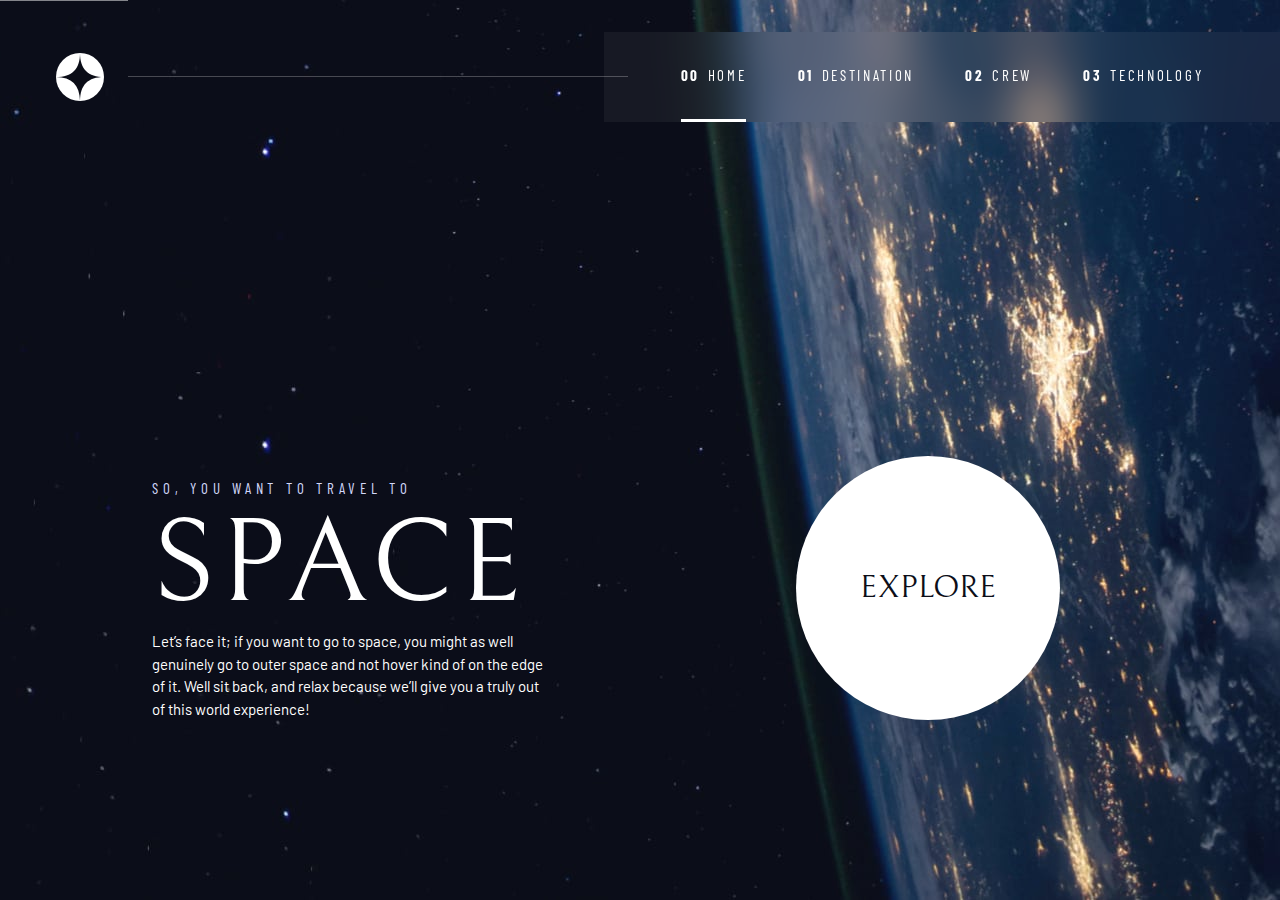
==== starter-code/index.html @ 1f712583 "initial commit" ====
<!DOCTYPE html>
<html lang="en">
<head>
  <meta charset="UTF-8">
  <meta name="viewport" content="width=device-width, initial-scale=1.0">

  <link rel="icon" type="image/png" sizes="32x32" href="./assets/favicon-32x32.png">
  <!-- Google fonts -->
  <link rel="preconnect" href="https://fonts.googleapis.com">
  <link rel="preconnect" href="https://fonts.gstatic.com" crossorigin>
  <link href="https://fonts.googleapis.com/css2?family=Barlow+Condensed:wght@400;700&family=Bellefair&family=Barlow:wght@400;700&display=swap"
      rel="stylesheet">
      
   <link rel="stylesheet" href="index.css">
   <script src="index.js" defer></script>
  <title>Frontend Mentor | Space tourism website</title>
</head>
<body class="home">
  <a class="skip-to-content" href="#main">Skip to content</a>
  <header class="primary-header flex">
    <div>
      <img src="./assets/shared/logo.svg" class="logo" alt="space tourism logo">
    </div>
    <button class="mobile-nav-toggle" aria-controls="primary-navigation"><span aria-hidden="true" class="sr-only" aria-expanded="false">Menu</span></button>
    <nav>
      <ul id="primary-navigation" data-visible="false" class="primary-navigation underline-indicators flex">
          <li class="active"><a class="ff-sans-cond uppercase text-white letter-spacing-2" href="index.html"><span aria-hidden="true">00</span>Home</a></li>
          <li><a class="ff-sans-cond uppercase text-white letter-spacing-2" href="destination.html"><span aria-hidden="true">01</span>Destination</a></li>
          <li><a class="ff-sans-cond uppercase text-white letter-spacing-2" href="crew.html"><span aria-hidden="true">02</span>Crew</a></li>
          <li><a class="ff-sans-cond uppercase text-white letter-spacing-2" href="technology.html"><span aria-hidden="true">03</span>Technology</a></li>
          <!--<li><a class="ff-sans-cond uppercase text-white letter-spacing-2" href="design-system.html"><span>04</span>Design System</a></li>-->
      </ul>
  </nav>
  </header>
  <main id="main" class="grid-container grid-container--home">
    <div>
      <h1 class="text-accent fs-500 ff-sans-cond uppercase letter-spacing-1">So, you want to travel to
      <span class="fs-900 ff-serif text-white d-block">Space</span></h1>
      <p>Let’s face it; if you want to go to space, you might as well genuinely go to 
      outer space and not hover kind of on the edge of it. Well sit back, and relax 
      because we’ll give you a truly out of this world experience! </p>
    </div>
    <div>
      <a href="#" class="large-button uppercase ff-serif text-dark bg-white">Explore</a>
    </div>
  </main>
</body>
</html>
---- starter-code/index.css ----
/* ------------------- */
/* Custom properties   */
/* ------------------- */

:root {
    /* colors */
    --clr-dark: 230 35% 7%;
    --clr-light: 231 77% 90%;
    --clr-white: 0 0% 100%;
    
    /* font-sizes */
    --fs-900: clamp(5rem, 8vw + 1rem, 9.375rem);
    --fs-800: 3.5rem;
    --fs-700: 1.5rem;
    --fs-600: 1rem;
    --fs-500: 1rem;
    --fs-400: 0.9375rem;
    --fs-300: 1rem;
    --fs-200: 0.875rem;
    
    /* font-families */
    --ff-serif: "Bellefair", serif;
    --ff-sans-cond: "Barlow Condensed", sans-serif;
    --ff-sans-normal: "Barlow", sans-serif;
}

@media (min-width: 35em) {
    :root {
        --fs-800: 5rem;
        --fs-700: 2.5rem;
        --fs-600: 1.5rem;
        --fs-500: 1.25rem
        --fs-400: 1rem;
    }
}
@media (min-width: 45em) {
    :root {
        /* font-sizes */
        --fs-800: 6.25rem;
        --fs-700: 3.5rem;
        --fs-600: 2rem;
        --fs-500: 1.75rem
        --fs-400: 1.125rem;
    }
}

/* ------------------- */
/* Reset               */
/* ------------------- */

/* https://piccalil.li/blog/a-modern-css-reset/ */

/* Box sizing */
*,
*::before,
*::after {
    box-sizing: border-box;
}

/* Reset margins */
body,
h1,
h2,
h3,
h4,
h5,
p,
figure,
picture {
    margin: 0; 
}

h1,
h2,
h3,
h4,
h5,
h6,
p {
    font-weight: 400;
}

/* set up the body */
body {
    font-family: var(--ff-sans-normal);
    font-size: var(--fs-400);
    color: hsl( var(--clr-white) );
    background-color: hsl( var(--clr-dark) );
    line-height: 1.5;
    min-height: 100vh;
    display: grid;
    grid-template-rows: min-content 1fr;
    overflow-x: hidden;
}

/* make images easier to work with */
img,
picutre {
    max-width: 100%;
    display: block;
}

/* make form elements easier to work with */
input,
button,
textarea,
select {
    font: inherit;
}

/* remove animations for people who've turned them off */
@media (prefers-reduced-motion: reduce) {  
  *,
  *::before,
  *::after {
    animation-duration: 0.01ms !important;
    animation-iteration-count: 1 !important;
    transition-duration: 0.01ms !important;
    scroll-behavior: auto !important;
  }
}


/* ------------------- */
/* Utility classes     */
/* ------------------- */

/* general */

.flex {
    display: flex;
    gap: var(--gap, 1rem);
}

.grid {
    display: grid;
    gap: var(--gap, 1rem);
}

.flow > *:where(:not(:first-child)) {
    margin-top: var(--flow-space, 1rem);
}

.d-block {
    display: block;
}

.container {
    padding-inline: 2em;
    margin-inline: auto;
    max-width: 80rem;
}

.sr-only {
  position: absolute; 
  width: 1px;
  height: 1px;
  padding: 0;
  margin: -1px; 
  overflow: hidden;
  clip: rect(0, 0, 0, 0);
  white-space: nowrap; /* added line */
  border: 0;
}

.skip-to-content {
    position: absolute;
    z-index: 9999;
    background: hsl( var(--clr-white) );
    color: hsl( var(--clr-dark) );
    padding: .5em 1em;
    margin-inline: auto;
    transform: translateY(-100%);
    transition: transform 250ms ease-in;
}

.skip-to-content:focus {
    transform: translateY(0)
}

/* colors */

.bg-dark { background-color: hsl( var(--clr-dark) );}
.bg-accent { background-color: hsl( var(--clr-light) );}
.bg-white { background-color: hsl( var(--clr-white) );}

.text-dark { color: hsl( var(--clr-dark) );}
.text-accent { color: hsl( var(--clr-light) );}
.text-white { color: hsl( var(--clr-white) );}

/* typography */

.ff-serif { font-family: var(--ff-serif); } 
.ff-sans-cond { font-family: var(--ff-sans-cond); } 
.ff-sans-normal { font-family: var(--ff-sans-normal); } 

.letter-spacing-1 { letter-spacing: 4.75px; } 
.letter-spacing-2 { letter-spacing: 2.7px; } 
.letter-spacing-3 { letter-spacing: 2.35px; } 

.uppercase { text-transform: uppercase; }

.fs-900 { font-size: var(--fs-900); }
.fs-800 { font-size: var(--fs-800); }
.fs-700 { font-size: var(--fs-700); }
.fs-600 { font-size: var(--fs-600); }
.fs-500 { font-size: var(--fs-500); }
.fs-400 { font-size: var(--fs-400); }
.fs-300 { font-size: var(--fs-300); }
.fs-200 { font-size: var(--fs-200); }

.fs-900,
.fs-800,
.fs-700,
.fs-600 {
    line-height: 1.1;
}

.numbered-title {
    font-family: var(--ff-sans-cond);
    font-size: var(--fs-500);
    text-transform: uppercase;
    letter-spacing: 4.72px; 
}

.numbered-title span {
    margin-right: .5em;
    font-weight: 700;
    color: hsl( var(--clr-white) / .25);
}


/* ------------------- */
/* Compontents         */
/* ------------------- */

.large-button {
    font-size: 2rem;
    position: relative;
    z-index: 1;
    display: inline-grid;
    place-items: center;
    padding: 0 2em;
    border-radius: 50%;
    aspect-ratio: 1;
    text-decoration: none;
}

.large-button::after {
    content: '';
    position: absolute;
    z-index: -1;
    width: 100%;
    height: 100%;
    background: hsl( var(--clr-white) / .1);
    border-radius: 50%;
    opacity: 0;
    transition: opacity 500ms linear, transform 750ms ease-in-out;
}
 
.large-button:hover::after,
.large-button:focus::after {
    opacity: 1;
    transform: scale(1.5);
}
/*primary */
.logo {
    object-fit: contain;
    margin: 1.5rem clamp(1.5rem, 5vw, 3.5rem);
}

.primary-header {
    justify-content: space-between;
    align-items: center;
}

.primary-navigation {
    --gap: clamp(2rem, 4vw, 4rem);
    --underline-gap: 2rem;
    list-style: none;
    padding: 0;
    margin: 0;
    background: hsl( var(--clr-dark) / 0.95);
    backdrop-filter: blur(1.5rem);
}

.primary-navigation a {
    text-decoration: none;
}

.primary-navigation a > span {
    font-weight: 700;
    margin-right: .5em;
}

.mobile-nav-toggle {
    display: none;
}

@supports (backdrop-filter: blur(1.5rem)) {
    .primary-navigation {
        background: hsl( var(--clr-white) / 0.05);
        backdrop-filter: blur(1.5rem); 
    }
}

@media (max-width: 35rem) {
    .primary-navigation {
        --underline-gap:.5rem;
        position: fixed;
        z-index: 1000;
        inset: 0 0 0 20%;
        background: hsl( var(--clr-white) / .1);
        list-style: none;
        padding: min(20rem, 15vh) 2rem;
        margin: 0;
        flex-direction: column;
        transform: translateX(100%);
        transition: transform 500ms ease-in-out;
    }
    .primary-navigation[data-visible="true"] {
        transform: translateX(0);
    }    
    .primary-navigation.underline-indicators > .active {
        border: 0;
    }
    .mobile-nav-toggle {
        display: block;
        position: absolute;
        z-index: 2000;
        right: 1rem;
        top: 2rem;
        background: transparent;
        border: 0;
        background-image: url(./assets/shared/icon-hamburger.svg);
        background-position: center;
        background-repeat: no-repeat;
        width: 1.5rem;
        aspect-ratio: 1;
    }
    .mobile-nav-toggle[aria-expanded="true"] {
        background-image: url(./assets/shared/icon-close.svg);
    }
    .mobile-nav-toggle:focus-visible {
        outline: 5px solid white;
        outline-offset: 5px;
    }
}

@media (min-width: 35em) {
    .primary-navigation {
        padding-inline: clamp(3rem, 6vw, 6rem);
    }
}

@media (min-width: 35em) and (max-width: 44.999em) {
    .primary-navigation a > span {
        display: none;
    }
}

@media (min-width: 45em) {
    .primary-header::after {
        content: "";
        display: block;
        position: relative;
        margin-right: -2.5rem;
        z-index: 2;
        height: 1px;
        background-color: hsl( var(--clr-white) / .25);
        order: 1;
        width: 100%;
    }

    nav {
        order: 2;
    }
    
    .primary-navigation {
        margin-block: 2rem;
    }
}

.underline-indicators > * {
    cursor: pointer;
    padding: var(--underline-gap, 1rem) 0;
    border: 0;
    border-bottom: .2rem solid hsl( var(--clr-white) / 0 );
}

.underline-indicators > *:hover,
.underline-indicators > *:focus {
    border-color: hsl( var(--clr-white) / .5);
}

.underline-indicators > .active,
.underline-indicators > [aria-selected="true"] {
    color: hsl( var(--clr-white) / 1);
    border-color: hsl( var(--clr-white) / 1); 
}

.tab-list {
    --gap: 2rem;
}

.dot-indicators > * {
    cursor: pointer;
    border: 0;
    border-radius: 50%;
    padding: .5em;
    background-color: hsl( var(--clr-white) / .25);
}
 
.dot-indicators > *:hover,
.dot-indicators > *:focus { 
    background-color: hsl( var(--clr-white) / .5);
}

.dot-indicators > [aria-selected="true"] {
    background-color: hsl( var(--clr-white) / 1); 
}

/*Page specific background */

body {
    background-size: cover;
    background-position: bottom center;
}
/*home */ 
.home {
    background-size: cover;
    background-repeat: no-repeat;
    background-position: bottom center;
    background-image: url(./assets/home/background-home-mobile.jpg);
}

@media (min-width: 35rem) {
    .home {
        background-position: center center;
        background-image: url(./assets/home/background-home-tablet.jpg);
    }
}

@media (min-width: 45rem) {
    .home {
        background-image: url(./assets/home/background-home-desktop.jpg);
    }
}

/* Layout */

.grid-container {
    display: grid;
    text-align: center;
    place-items: center;
    padding-inline: 1rem;
    padding-bottom: 4rem;
}

.grid-container--home * {
    max-width: 50ch;
}

.numbered-title {
    grid-area: title;
}

/*destination layout */
.grid-container--destination {
    display: grid;
    grid-template-areas: 
        'title'
        'image'
        'tabs'
        'content';
        --flow-space: 2rem;
}

.grid-container--destination > img {
    grid-area: image;
    max-width: 60%;
}

.grid-container--destination > .tab-list {
    grid-area: tabs;
}

.grid-container--destination > .destination-info {
    grid-area: content;
}

.destination-meta {
    flex-direction: column;
    border-top: 1px solid hsl( var(--clr-white) / .1);
    padding-top: 2.5rem;
    margin-top: 2.5rem;
}

@media (min-width: 45rem) {
    .grid-container {
        text-align: left;
        grid-template-columns: minmax(2rem, 1fr) repeat(2, minmax(0, 80rem)) minmax(2rem, 1fr);
        column-gap: var(--container-gap, 2rem);

    }
    .grid-container > *:first-child {
        grid-column: 2;
    }
    
    .grid-container > *:last-child {
        grid-column: 3;
    }
    .grid-container--home {
        padding-bottom: max(6rem, 20vh);
        align-items: end;
    }
}
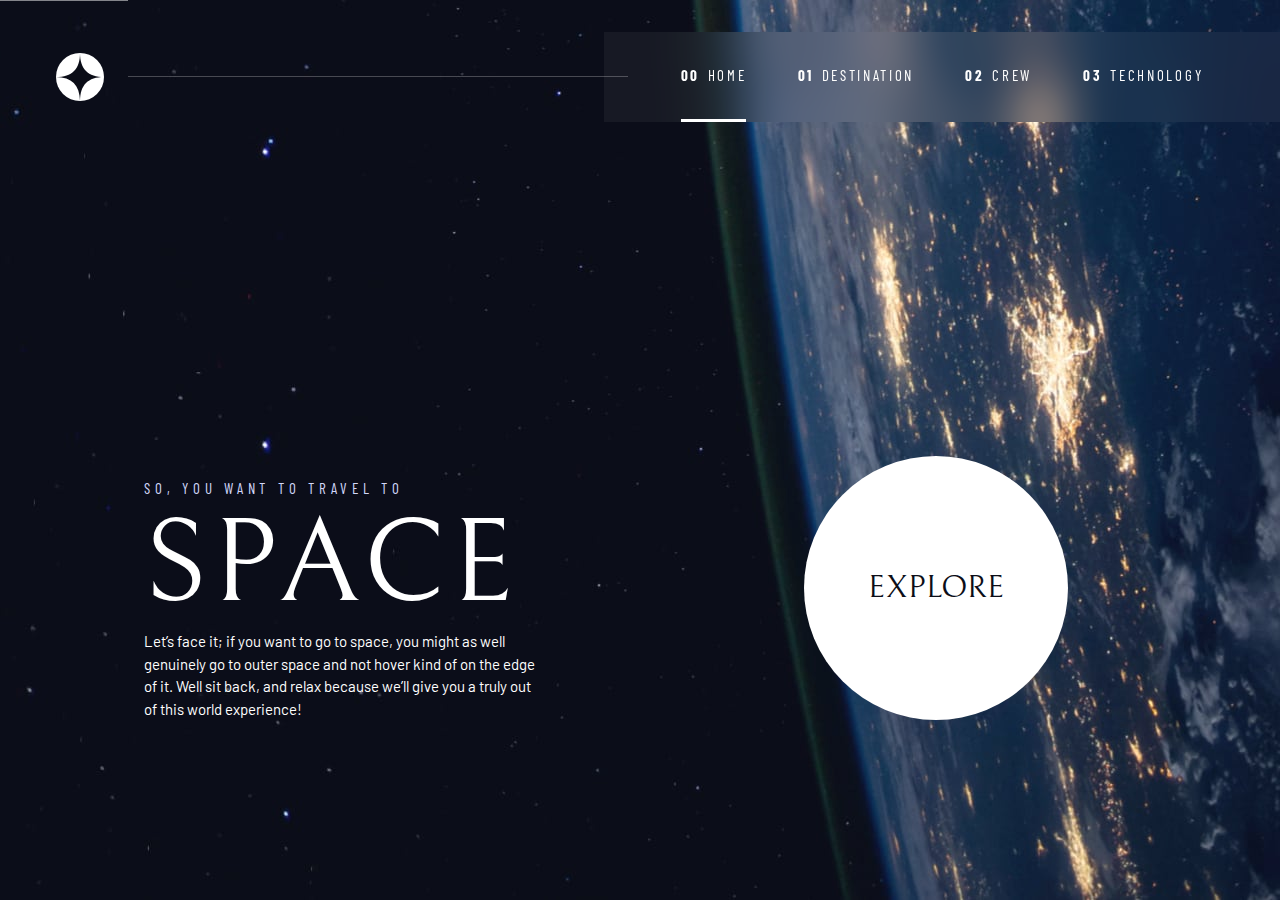
==== commit 99b0a6a5: "done with the tutorial" ====
--- a/starter-code/index.html
+++ b/starter-code/index.html
@@ -41,7 +41,7 @@
       because we’ll give you a truly out of this world experience! </p>
     </div>
     <div>
-      <a href="#" class="large-button uppercase ff-serif text-dark bg-white">Explore</a>
+      <a href="destination.html" class="large-button uppercase ff-serif text-dark bg-white">Explore</a>
     </div>
   </main>
 </body>
--- a/starter-code/index.css
+++ b/starter-code/index.css
@@ -141,6 +141,10 @@
     margin-top: var(--flow-space, 1rem);
 }
 
+.flow--space-small {
+    --flow-space: .75rem;
+}
+
 .d-block {
     display: block;
 }
@@ -383,9 +387,10 @@
 
 .underline-indicators > * {
     cursor: pointer;
-    padding: var(--underline-gap, 1rem) 0;
+    padding: var(--underline-gap, .5rem) 0;
     border: 0;
     border-bottom: .2rem solid hsl( var(--clr-white) / 0 );
+    background-color: transparent;
 }
 
 .underline-indicators > *:hover,
@@ -447,6 +452,50 @@
     }
 }
 
+/*destination */
+
+.destination {
+    background-size: cover;
+    background-repeat: no-repeat;
+    background-position: bottom center;
+    background-image: url(./assets/destination/background-destination-mobile.jpg);
+}
+
+@media (min-width: 35rem) {
+    .destination {
+        background-position: center center;
+        background-image: url(./assets/destination/background-destination-tablet.jpg);
+    }
+}
+
+@media (min-width: 45rem) {
+    .destination {
+        background-image: url(./assets/destination/background-destination-desktop.jpg);
+    }
+}
+
+/* crew */
+.crew {
+    background-size: cover;
+    background-repeat: no-repeat;
+    background-position: bottom center;
+    background-image: url(./assets/crew/background-crew-mobile.jpg);
+}
+
+@media (min-width: 35rem) {
+    .crew {
+        background-position: center center;
+        background-image: url(./assets/crew/background-crew-tablet.jpg);
+    }
+}
+
+@media (min-width: 45rem) {
+    .crew {
+        background-image: url(./assets/crew/background-crew-desktop.jpg);
+    }
+}
+
+
 /* Layout */
 
 .grid-container {
@@ -457,7 +506,7 @@
     padding-bottom: 4rem;
 }
 
-.grid-container--home * {
+.grid-container p:not([class]) {
     max-width: 50ch;
 }
 
@@ -476,9 +525,10 @@
         --flow-space: 2rem;
 }
 
-.grid-container--destination > img {
+.grid-container--destination > picture {
     grid-area: image;
     max-width: 60%;
+    align-self: start;
 }
 
 .grid-container--destination > .tab-list {
@@ -496,22 +546,113 @@
     margin-top: 2.5rem;
 }
 
+.destination-meta p {
+    font-size: 1.75rem;
+}
+
+/* crew layout */
+
+.grid-container--crew {
+    --flow-space: 2rem;
+    grid-template-areas: 
+        'title'
+        'image'
+        'tabs'
+        'content';
+}
+
+.grid-container--crew > picture {
+    grid-area: image;
+    max-width: 60%;
+    border-bottom: 1px solid hsl( var(--clr-white) / .1);
+}
+
+.grid-container--crew > .dot-indicators {
+    grid-area: tabs;
+}
+
+.grid-container--crew > .crew-details {
+    grid-area: content;
+}
+
+.crew-details h2 {
+    opacity: .5;
+}
+
+@media (min-width: 35em) {
+    .numbered-title {
+        justify-self: start;
+        margin-block-start: 2rem;
+    }
+    .destination-meta {
+        flex-direction: row;
+        justify-content: space-evenly;
+    }
+    .grid-container--crew {
+        grid-template-areas: 
+            'title'
+            'content'
+            'tabs'
+            'image';
+            padding-bottom: 0;
+    }
+}
+
 @media (min-width: 45rem) {
     .grid-container {
         text-align: left;
-        grid-template-columns: minmax(2rem, 1fr) repeat(2, minmax(0, 80rem)) minmax(2rem, 1fr);
+        grid-template-columns: minmax(1rem, 1fr) repeat(2, minmax(0, 80rem)) minmax(1rem, 1fr);
         column-gap: var(--container-gap, 2rem);
 
     }
-    .grid-container > *:first-child {
+    .grid-container--home > *:first-child {
         grid-column: 2;
     }
     
-    .grid-container > *:last-child {
+    .grid-container--home > *:last-child {
         grid-column: 3;
     }
     .grid-container--home {
         padding-bottom: max(6rem, 20vh);
         align-items: end;
     }
-}+
+    .grid-container--destination {
+        grid-template-areas: 
+        '. title title .'
+        '. image tabs .'
+        '. image content .';
+        justify-items: start;
+        align-content: start;
+    }
+    .grid-container--destination picture {
+        max-width: 90%;
+    }
+
+    .destination-meta {
+        --gap: min(6vw, 6rem);
+        justify-content: start;
+    }
+    .grid-container--crew {
+        grid-template-columns: minmax(1rem, 1fr) minmax(0, 40rem) minmax(0, 20rem) minmax(1rem, 1fr);
+        justify-items: start;
+        grid-template-areas: 
+            '. title title .'
+            '. content image .'
+            '. tabs image .';
+    }
+    .grid-container--crew > .dot-indicators {
+        justify-self: start;
+    }
+
+    .grid-container--crew > picture{
+        align-self: end;
+    }
+
+    .grid-container--crew picture {
+        grid-column: span 2;
+        align-self: end;
+        max-width: 100%;
+    }
+    
+}
